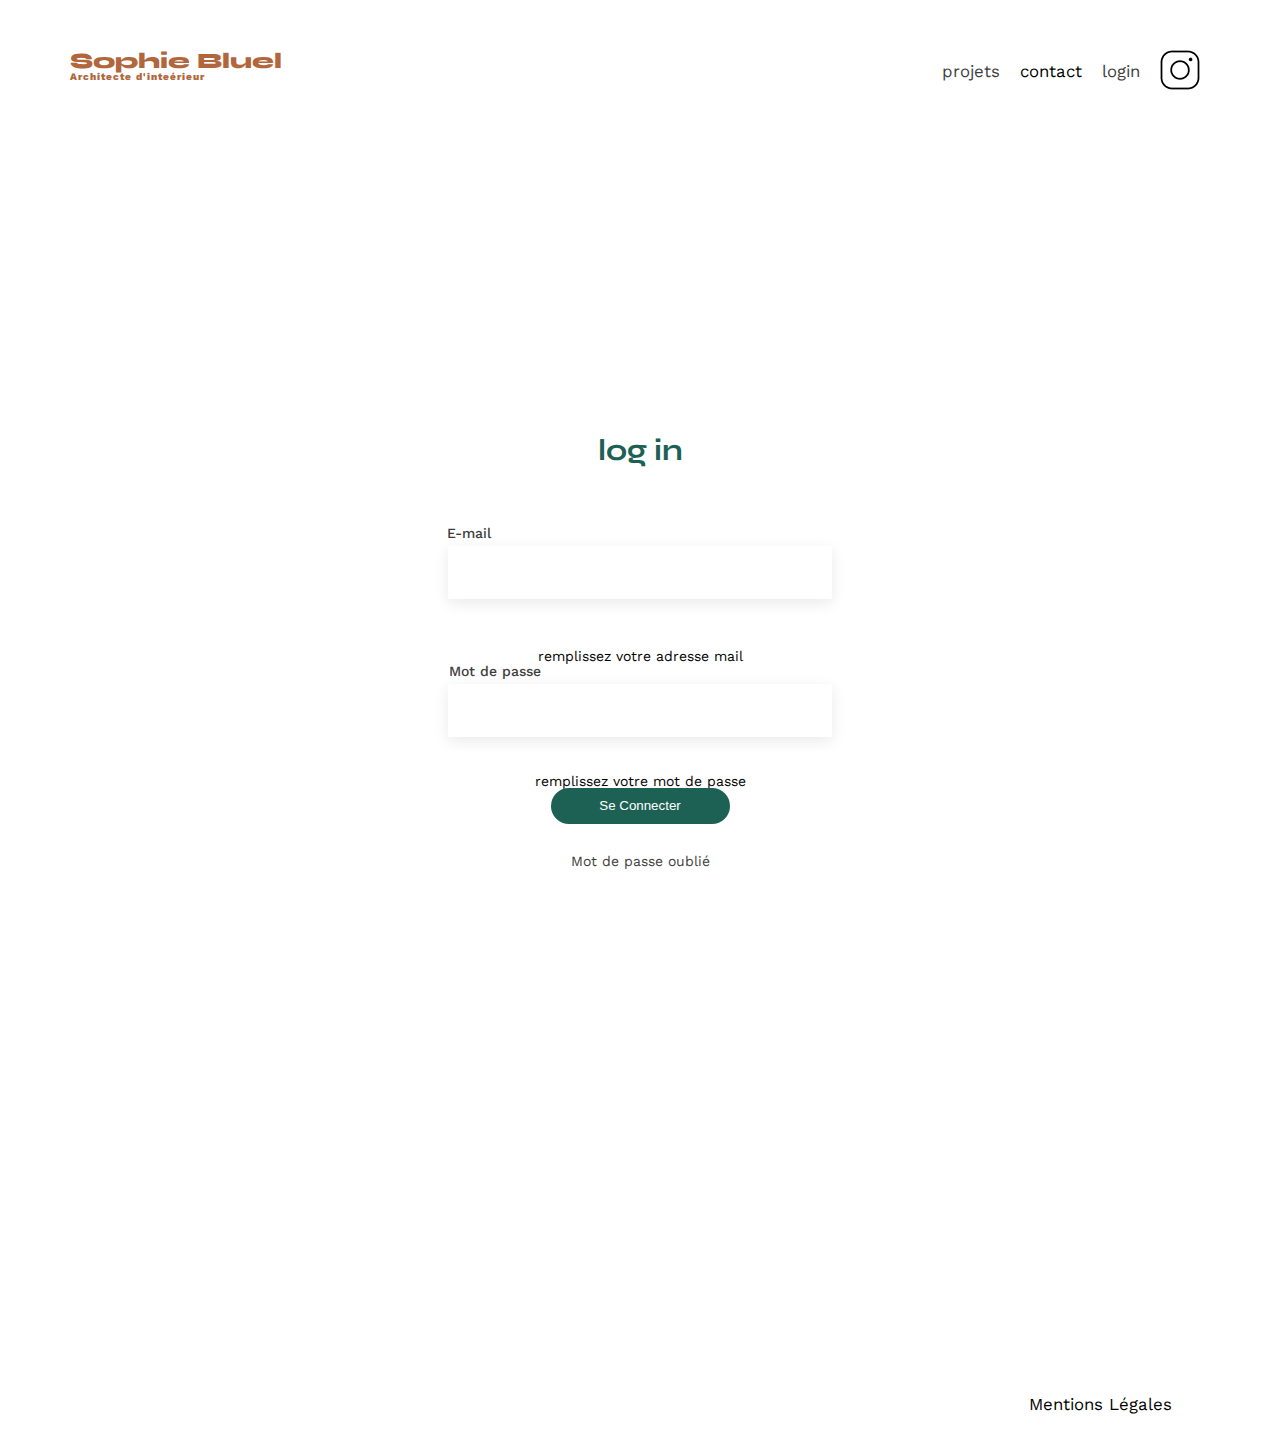
==== FrontEnd/login.html @ ecc400d5 "commit : creation de formulaire, login" ====
<!DOCTYPE html>
<html lang="fr">
<head>
	<meta charset="UTF-8">
	<title>login</title>
	<meta name="viewport" content="width=device-width, initial-scale=1.0">
	<link rel="preconnect" href="https://fonts.googleapis.com">
	<link rel="preconnect" href="https://fonts.gstatic.com" crossorigin>
	<link href="https://fonts.googleapis.com/css2?family=Syne:wght@700;800&family=Work+Sans&display=swap" rel="stylesheet">
	<meta name="description" content="">
	<link rel="stylesheet" href="./assets/style.css">
    <link rel="stylesheet" href="/FrontEnd/assets/login.css">
</head>
<body>
<header>
	<h1>Sophie Bluel <span>Architecte d'inteérieur</span></h1>
	<nav>
		<ul>
			<li> <a href="index.html"> projets</a></li>
			<li>contact</li>
			<li> <a href="login.html"> login</a></li> 	 
			<!-- mettre href + fetch + post -->
			<li><img src="./assets/icons/instagram.png" alt="Instagram"></li>
		</ul>
	</nav>
</header>
<main>
	<form>
        <div class="container"> 
            <h2>log in</h2>
            <label class="mail" >E-mail  </label> 
            <input type="text"  name="username" required>
			<div id="email-erreur">remplissez votre adresse mail</div>
            <label>Mot de passe  </label> 
            <input type="password" name="password" required>
			<div id="mdp-erreur">remplissez votre mot de passe</div>
            <button type="submit">Se Connecter</button> 
            
             <a href="#"> Mot de passe oublié </a> 
        </div> 
    </form>   
</main>

<footer>
	<nav>
		<ul>
			<li>Mentions Légales</li>
		</ul>
	</nav>
</footer>
<script src="assets/index.js"></script>
</body>
</html>
---- FrontEnd/assets/style.css ----
/* http://meyerweb.com/eric/tools/css/reset/
   v2.0 | 20110126
   License: none (public domain)
*/

html, body, div, span, applet, object, iframe,
h1, h2, h3, h4, h5, h6, p, blockquote, pre,
a, abbr, acronym, address, big, cite, code,
del, dfn, em, img, ins, kbd, q, s, samp,
small, strike, strong, sub, sup, tt, var,
b, u, i, center,
dl, dt, dd, ol, ul, li,
fieldset, form, label, legend,
table, caption, tbody, tfoot, thead, tr, th, td,
article, aside, canvas, details, embed,
figure, figcaption, footer, header, hgroup,
menu, nav, output, ruby, section, summary,
time, mark, audio, video {
	margin: 0;
	padding: 0;
	border: 0;
	font-size: 100%;
	font: inherit;
	vertical-align: baseline;

}
a{
	color: inherit;
	text-decoration: none;
	text-transform: none;
}
/* HTML5 display-role reset for older browsers */
article, aside, details, figcaption, figure,
footer, header, hgroup, menu, nav, section {
	display: block;
}
body {
	line-height: 1;
}
ol, ul {
	list-style: none;
}
blockquote, q {
	quotes: none;
}
blockquote:before, blockquote:after,
q:before, q:after {
	content: '';
	content: none;
}
table {
	border-collapse: collapse;
	border-spacing: 0;
}
/** end reset css**/
body {
	max-width: 1140px;
	margin:auto;
	font-family: 'Work Sans' ;
	font-size: 14px;
}
header {
	display: flex;
	justify-content: space-between;
	margin: 50px 0
}
section {
	margin: 50px 0
}

h1{
	display: flex;
	flex-direction: column;
	font-family: 'Syne';
	font-size: 22px;
	font-weight: 800;
	color: #B1663C
}

h1 > span {
	font-family: 'Work Sans';
	font-size:10px;
	letter-spacing: 0.1em;
;
}

h2{
	font-family: 'Syne';
	font-weight: 700;
	font-size: 30px;
	color: #1D6154
}
nav ul {
	display: flex;
	align-items: center;
	list-style-type: none;
	cursor: pointer;

}
nav li {
	padding: 0 10px;
	font-size: 1.2em;
}

li:hover {
	color: #B1663C;
}
#introduction {
	display: flex;
	align-items: center;
}
#introduction figure {
	flex: 1
}
#introduction img {
	display: block;
	margin: auto;
	width: 80%;
}

#introduction article {
	flex: 1
}
#introduction h2 {
	margin-bottom: 1em;
}

#introduction p {
	margin-bottom: 0.5em;
}

/* Mes Projets */

#portfolio h2 {
	text-align: center;
	margin-bottom: 1em;
}
.filters ul{
	display: flex;
    flex-direction: row;
    align-items: center;
    justify-content: center;
    gap: 15px;
	margin-bottom: 50px;
   
    
}
.filters li{
	font-family: 'Syne';
	font-size: 16px;
	font-weight: 700;
	border: 1px solid #1D6154;
	border-radius: 60px;
	padding: 10px;
	width: auto;
	color: #1D6154;
	
}
.filters li:hover{
	background: #1D6154;
	color: white;
}


.gallery {
	width: 100%;
	display: grid;
	grid-template-columns: 1fr 1fr 1fr;
	grid-column-gap: 20px;
	grid-row-gap: 20px;
}

.gallery img {
	width: 100%;

}
#contact {
	width: 50%;
margin: auto;
}
#contact > * {
	text-align: center;

}
#contact h2{
	margin-bottom: 20px;
}
#contact form {
	text-align: left;
	margin-top:30px;
	display: flex;
	flex-direction: column;
}

#contact input {
	height: 50px;
	font-size: 1.2em;
	border: none;
	box-shadow: 0px 4px 14px rgba(0, 0, 0, 0.09);
}
#contact label {
	margin: 2em 0 1em 0;
}
#contact textarea {
	border: none;
	box-shadow: 0px 4px 14px rgba(0, 0, 0, 0.09);
}

input[type="submit"]{
	font-family: 'Syne';
	font-weight: 700;
	color: white;
	background-color: #1D6154;
	margin : 2em auto ;
	width: 180px;
	text-align: center;
	border-radius: 60px ;
}

footer nav ul {
	display: flex;
	justify-content: flex-end;
	margin: 2em
}
---- FrontEnd/assets/login.css ----
.container {
  display: flex;
  flex-direction: column;
  justify-content: center;
  align-items: center;
  margin-top: 30%;
  position: relative;
}

h2 {
  margin-bottom: 60px;
  font-size: 30px;
}
input[type="text" i] {
  width: 380px;
  height: 51px;
  border: none;
  background: #ffffff;
  box-shadow: 0px 4px 14px rgba(0, 0, 0, 0.09);
  margin-bottom: 50px;
}
label.mail {
  padding-right: 30%;
  margin-bottom: 5px;
  font-family: "Work Sans";
  font-style: normal;
  font-weight: 500;
  font-size: 14px;
  line-height: 16px;

  color: #3d3d3d;
}
label{
    padding-right: 25.5%;
    margin-bottom: 5px;
    font-family: "Work Sans";
    font-style: normal;
    font-weight: 500;
    font-size: 14px;
    line-height: 16px;
  
    color: #3d3d3d;
}
input[type="password" i] {
  width: 380px;
  height: 51px;
  border: none;
  background: #ffffff;
  box-shadow: 0px 4px 14px rgba(0, 0, 0, 0.09);
  margin-bottom: 37px;
}

button {
  background: #1d6154;
  border-radius: 60px;
  color: #ffffff;
  width: 179px;
  height: 36px;
  border: none;
  margin-bottom: 30px;
}
a{
    color: #3D3D3D;
}
footer li{
    margin-top: 500px;
}
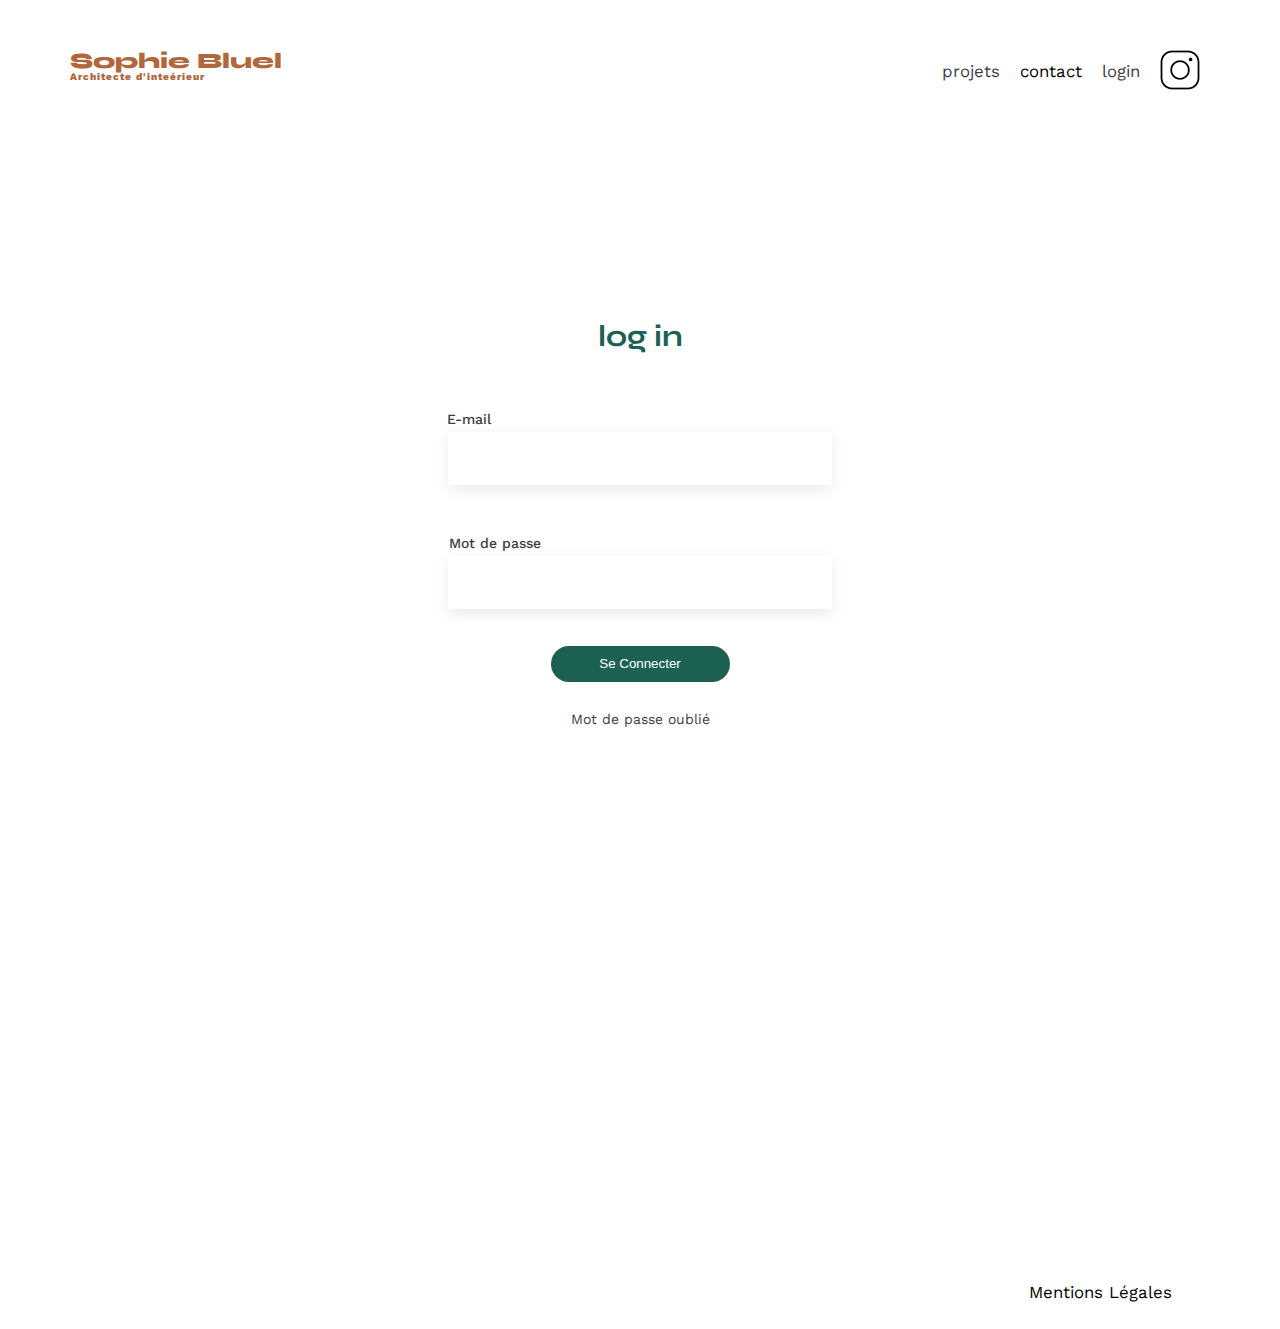
==== commit e3e68d8c: "creation de page login avec JS" ====
--- a/FrontEnd/login.html
+++ b/FrontEnd/login.html
@@ -10,6 +10,7 @@
 	<meta name="description" content="">
 	<link rel="stylesheet" href="./assets/style.css">
     <link rel="stylesheet" href="/FrontEnd/assets/login.css">
+	<link rel="stylesheet" href="/FrontEnd/assets/login.js">
 </head>
 <body>
 <header>
@@ -25,19 +26,21 @@
 	</nav>
 </header>
 <main>
-	<form>
-        <div class="container"> 
+
+	<form id="login" >
             <h2>log in</h2>
+			
+
             <label class="mail" >E-mail  </label> 
-            <input type="text"  name="username" required>
-			<div id="email-erreur">remplissez votre adresse mail</div>
+            <input type="email"  name="email" id="email" >
+
             <label>Mot de passe  </label> 
-            <input type="password" name="password" required>
-			<div id="mdp-erreur">remplissez votre mot de passe</div>
+            <input type="password" name="mdp" id="mdp">
             <button type="submit">Se Connecter</button> 
             
              <a href="#"> Mot de passe oublié </a> 
-        </div> 
+			 <div class="message-erreur" id="erreur" ></div>
+   
     </form>   
 </main>
 
@@ -49,5 +52,6 @@
 	</nav>
 </footer>
 <script src="assets/index.js"></script>
+<script src="assets/login.js"></script>
 </body>
 </html>
--- a/FrontEnd/assets/login.css
+++ b/FrontEnd/assets/login.css
@@ -1,18 +1,23 @@
 
-.container {
+form {
   display: flex;
   flex-direction: column;
   justify-content: center;
   align-items: center;
-  margin-top: 30%;
+  margin-top: 20%;
   position: relative;
+}
+.message-erreur{
+  color: red;
+  margin-top: 30px;
+
 }
 
 h2 {
   margin-bottom: 60px;
   font-size: 30px;
 }
-input[type="text" i] {
+input[type="email" i] {
   width: 380px;
   height: 51px;
   border: none;
